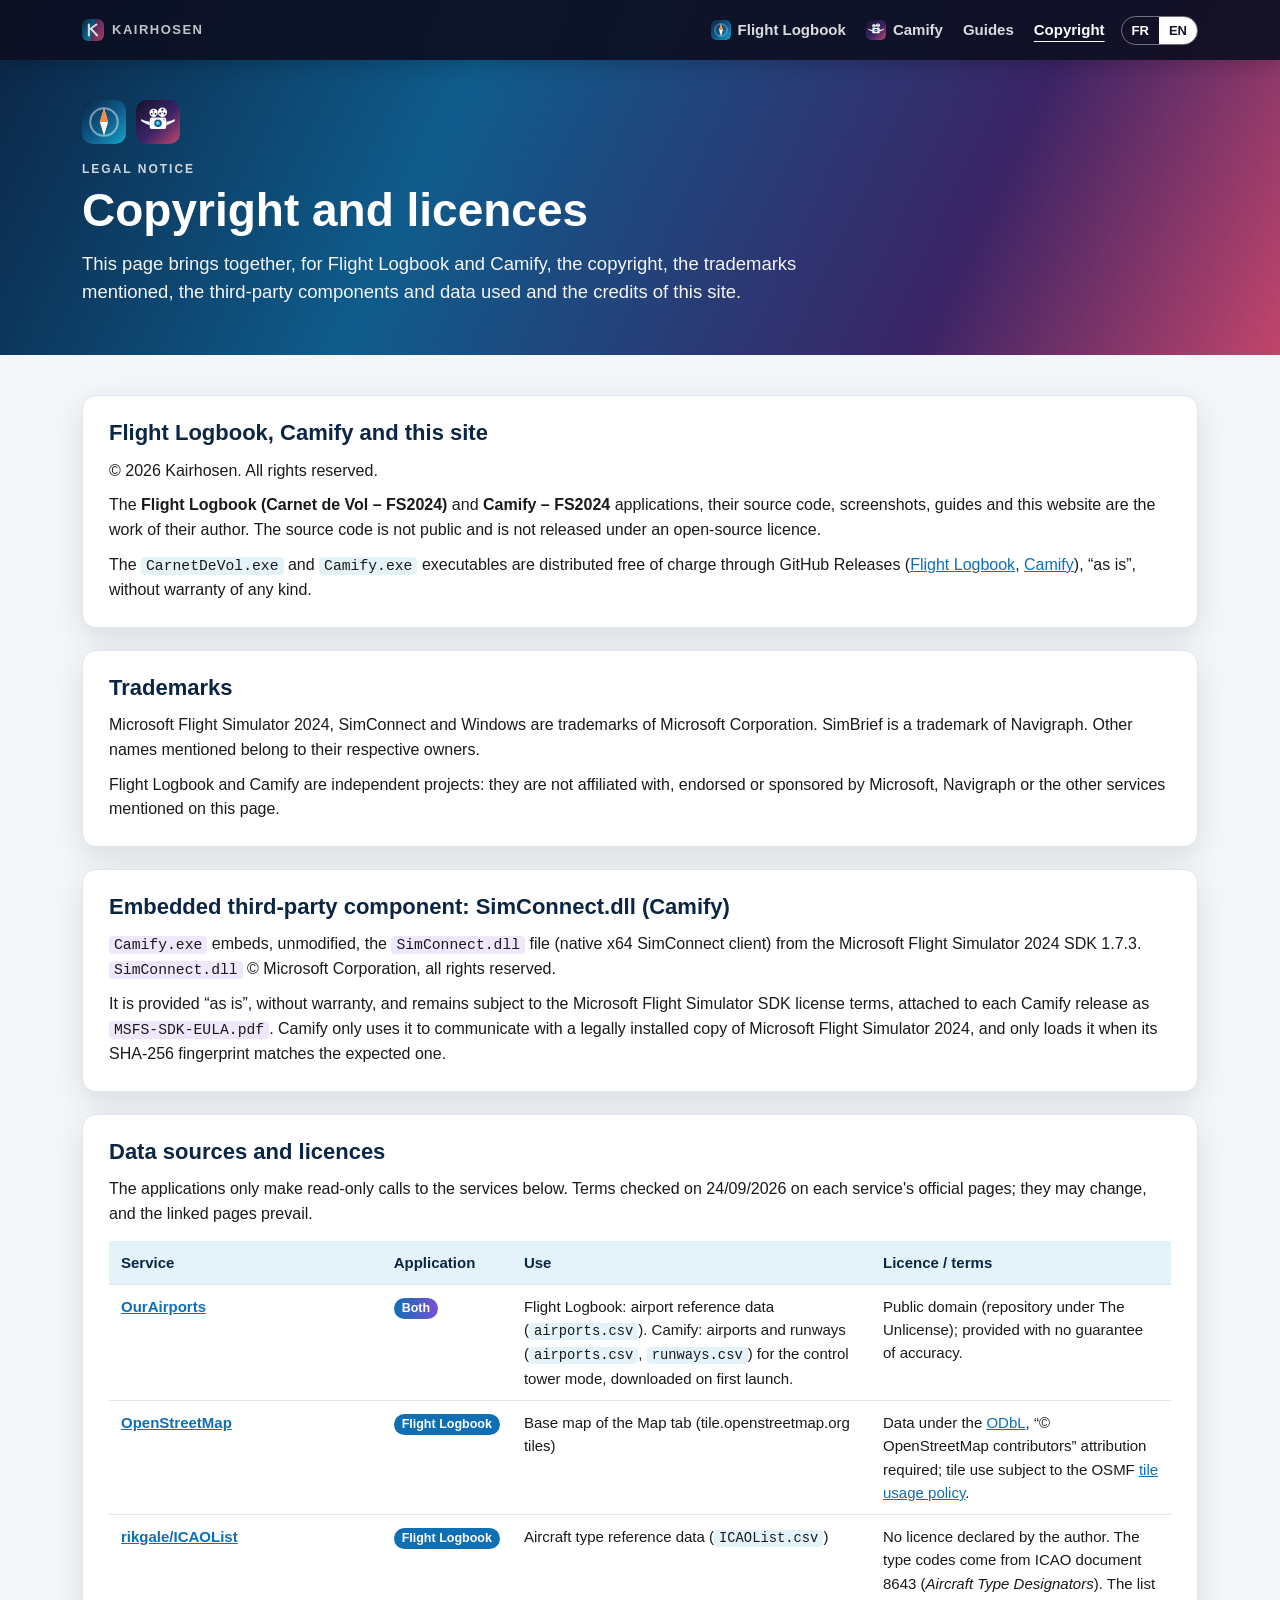
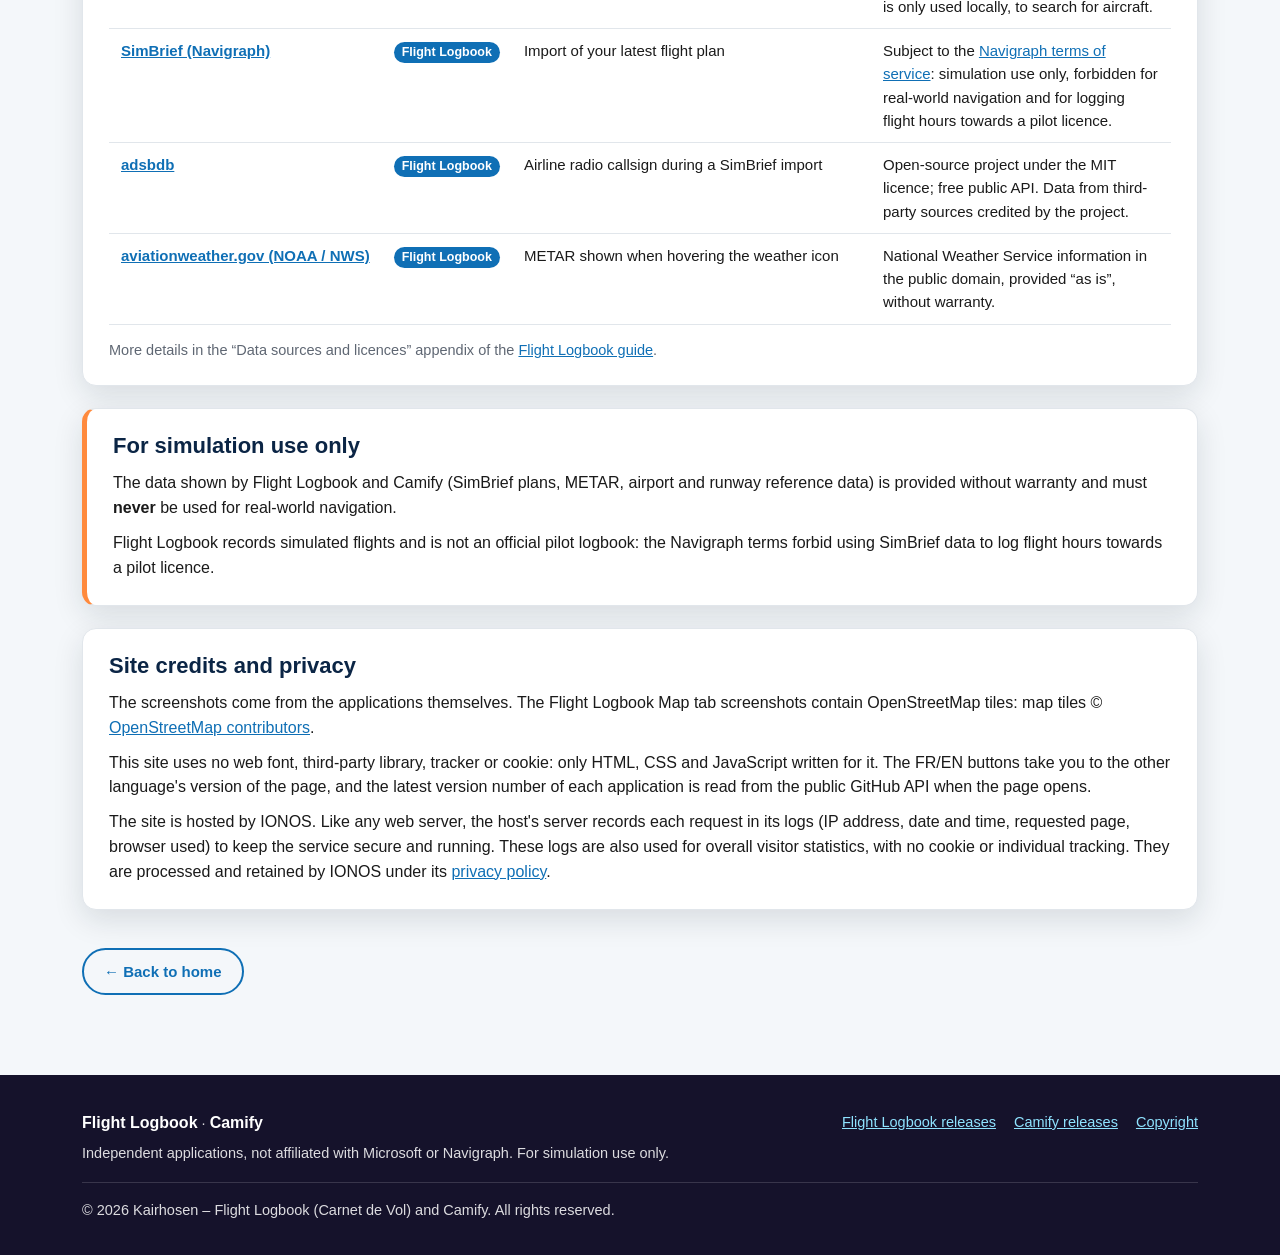
==== copyright-en.html @ b564dace "Référencement : sitemap/robots.txt, canonical/hreflang/Open Graph, accueil et copyright en pages FR/" ====
<!doctype html>
<html lang="en">
<head>
  <meta charset="utf-8" />
  <meta http-equiv="Content-Security-Policy" content="default-src 'none'; script-src 'self'; style-src 'self'; img-src 'self'; connect-src https://api.github.com; base-uri 'none'; form-action 'none'" />
  <meta name="referrer" content="strict-origin-when-cross-origin" />
  <meta name="viewport" content="width=device-width, initial-scale=1" />
  <title>Copyright and licences – Flight Logbook &amp; Camify</title>
  <meta name="description" content="Copyright, trademarks, data sources and licences of Flight Logbook and Camify." data-i18n-attr="content:meta.copyrightDescription" />
  <link rel="canonical" href="http://cdl.kairhosen.com/copyright-en.html" />
  <link rel="alternate" hreflang="fr" href="http://cdl.kairhosen.com/copyright.html" />
  <link rel="alternate" hreflang="en" href="http://cdl.kairhosen.com/copyright-en.html" />
  <link rel="alternate" hreflang="x-default" href="http://cdl.kairhosen.com/copyright.html" />
  <meta name="theme-color" content="#15122B" />
  <link rel="icon" href="assets/img/favicon.svg" type="image/svg+xml" />
  <link rel="stylesheet" href="assets/css/style.css" />
  <meta property="og:type" content="website" />
  <meta property="og:site_name" content="Kairhosen" />
  <meta property="og:locale" content="en_US" />
  <meta property="og:locale:alternate" content="fr_FR" />
  <meta property="og:url" content="http://cdl.kairhosen.com/copyright-en.html" />
  <meta property="og:title" content="Copyright and licences – Flight Logbook &amp; Camify" />
  <meta property="og:description" content="Copyright, trademarks, data sources and licences of Flight Logbook and Camify." />
  <meta property="og:image" content="http://cdl.kairhosen.com/assets/img/carnetdevol/en-carte.jpg" />
  <meta property="og:image:width" content="1286" />
  <meta property="og:image:height" content="893" />
  <meta name="twitter:card" content="summary_large_image" />
  <script src="assets/js/i18n.js"></script>
</head>
<body data-page="copyright">
  <a class="skip-link" href="#main" data-i18n="nav.skip"></a>

  <header class="site-header is-solid" id="top">
    <div class="container header-inner">
      <a class="publisher" href="index-en.html" data-i18n-attr="aria-label:nav.home">
        <img src="assets/img/favicon.svg" alt="" width="22" height="22" />
        <span>Kairhosen</span>
      </a>
      <nav class="site-nav" data-i18n-attr="aria-label:nav.label">
        <a class="nav-app" href="index-en.html#carnetdevol"><img src="assets/img/carnetdevol/logo.svg" alt="" width="20" height="20" /><span data-i18n="cdv.name"></span></a>
        <a class="nav-app" href="index-en.html#camify"><img src="assets/img/camify/logo.svg" alt="" width="20" height="20" /><span>Camify</span></a>
        <a href="index-en.html#guides" data-i18n="nav.guides"></a>
        <a href="copyright-en.html" aria-current="page" data-i18n="nav.copyright"></a>
      </nav>
      <div class="lang-switch" role="group" data-i18n-attr="aria-label:lang.label">
        <button type="button" data-lang="fr" lang="fr">FR</button>
        <button type="button" data-lang="en" lang="en">EN</button>
      </div>
    </div>
  </header>

  <main id="main" class="legal">
    <section class="legal-hero">
      <div class="container">
        <div class="legal-apps" aria-hidden="true">
          <img src="assets/img/carnetdevol/logo.svg" alt="" width="44" height="44" />
          <img src="assets/img/camify/logo.svg" alt="" width="44" height="44" />
        </div>
        <p class="eyebrow" data-i18n="cr.kicker"></p>
        <h1 data-i18n="cr.title"></h1>
        <p class="tagline" data-i18n="cr.intro"></p>
      </div>
    </section>

    <div class="container legal-body">
      <section class="legal-card">
        <h2 data-i18n="cr.appsTitle"></h2>
        <div data-i18n-html="cr.appsText"></div>
      </section>

      <section class="legal-card">
        <h2 data-i18n="cr.marksTitle"></h2>
        <div data-i18n-html="cr.marksText"></div>
      </section>

      <section class="legal-card theme-camify">
        <h2 data-i18n="cr.componentsTitle"></h2>
        <div data-i18n-html="cr.componentsText"></div>
      </section>

      <section class="legal-card">
        <h2 data-i18n="cr.dataTitle"></h2>
        <p data-i18n="cr.dataIntro"></p>
        <div class="table-wrap">
          <table>
            <thead>
              <tr>
                <th scope="col" data-i18n="cr.thService"></th>
                <th scope="col" data-i18n="cr.thApp"></th>
                <th scope="col" data-i18n="cr.thUse"></th>
                <th scope="col" data-i18n="cr.thLicense"></th>
              </tr>
            </thead>
            <tbody>
              <tr>
                <th scope="row"><a href="https://github.com/davidmegginson/ourairports-data">OurAirports</a></th>
                <td><span class="tag tag-both" data-i18n="cr.bothApps"></span></td>
                <td data-i18n-html="cr.ourairports.use"></td>
                <td data-i18n-html="cr.ourairports.license"></td>
              </tr>
              <tr>
                <th scope="row"><a href="https://www.openstreetmap.org/copyright">OpenStreetMap</a></th>
                <td><span class="tag tag-cdv" data-i18n="cdv.name"></span></td>
                <td data-i18n-html="cr.osm.use"></td>
                <td data-i18n-html="cr.osm.license"></td>
              </tr>
              <tr>
                <th scope="row"><a href="https://github.com/rikgale/ICAOList">rikgale/ICAOList</a></th>
                <td><span class="tag tag-cdv" data-i18n="cdv.name"></span></td>
                <td data-i18n-html="cr.icaolist.use"></td>
                <td data-i18n-html="cr.icaolist.license"></td>
              </tr>
              <tr>
                <th scope="row"><a href="https://www.simbrief.com/">SimBrief (Navigraph)</a></th>
                <td><span class="tag tag-cdv" data-i18n="cdv.name"></span></td>
                <td data-i18n-html="cr.simbrief.use"></td>
                <td data-i18n-html="cr.simbrief.license"></td>
              </tr>
              <tr>
                <th scope="row"><a href="https://www.adsbdb.com/">adsbdb</a></th>
                <td><span class="tag tag-cdv" data-i18n="cdv.name"></span></td>
                <td data-i18n-html="cr.adsbdb.use"></td>
                <td data-i18n-html="cr.adsbdb.license"></td>
              </tr>
              <tr>
                <th scope="row"><a href="https://aviationweather.gov/">aviationweather.gov (NOAA / NWS)</a></th>
                <td><span class="tag tag-cdv" data-i18n="cdv.name"></span></td>
                <td data-i18n-html="cr.metar.use"></td>
                <td data-i18n-html="cr.metar.license"></td>
              </tr>
            </tbody>
          </table>
        </div>
        <p class="muted" data-i18n-html="cr.guides"></p>
      </section>

      <section class="legal-card legal-warning">
        <h2 data-i18n="cr.simTitle"></h2>
        <div data-i18n-html="cr.simText"></div>
      </section>

      <section class="legal-card">
        <h2 data-i18n="cr.siteTitle"></h2>
        <div data-i18n-html="cr.siteText"></div>
      </section>

      <p><a class="btn btn-ghost" href="index-en.html" data-i18n="cr.back"></a></p>
    </div>
  </main>

  <footer class="site-footer">
    <div class="container footer-inner">
      <div>
        <p class="footer-apps"><strong data-i18n="cdv.name"></strong> · <strong>Camify</strong></p>
        <p data-i18n="footer.disclaimer"></p>
      </div>
      <nav class="footer-links" data-i18n-attr="aria-label:footer.label">
        <a href="https://github.com/kairhosen/CarnetDeVol-releases/releases" data-i18n="footer.cdvReleases"></a>
        <a href="https://github.com/kairhosen/Camify-releases/releases" data-i18n="footer.camifyReleases"></a>
        <a href="copyright-en.html" data-i18n="nav.copyright"></a>
      </nav>
      <p class="footer-copy" data-i18n-html="footer.copy"></p>
    </div>
  </footer>

  <script src="assets/js/main.js"></script>
</body>
</html>
---- assets/css/style.css ----
/*
 * Site Kairhosen : Carnet de Vol et Camify.
 * Chaque application a sa charte (.theme-cdv, .theme-camify) : les composants lisent --app-*.
 * Carnet de Vol reprend la charte de ses plaquettes (bleu ciel, orange) ; Camify une ambiance
 * cinéma (nuit violette, corail du voyant REC).
 */

:root {
  --bg: #F4F7FA;
  --panel: #FFFFFF;
  --panel-border: #E1E6EB;
  --text: #1A1A1A;
  --text-secondary: #5F6773;
  --heading: #0B2545;
  --tint: #EAF1F7;
  --navy: #0B2545;
  --night: #15122B;
  --shadow: 0 10px 30px rgba(20, 30, 40, 0.12);
  --radius: 14px;
  --header-h: 60px;

  --cdv-grad: linear-gradient(135deg, #0B2545 0%, #0F5C8C 55%, #13A6C9 100%);
  --cdv-accent: #0F6FB5;
  --cdv-accent-soft: #E4F3FA;
  --cdv-cta: #FF8A3D;
  --cdv-cta-strong: #E86F1E;
  --cdv-light: #8FE3FF;

  --camify-grad: linear-gradient(135deg, #15122B 0%, #3B2466 55%, #C2456B 100%);
  --camify-accent: #7B4FD6;
  --camify-accent-soft: #EFE8FC;
  --camify-cta: #EF6B75;
  --camify-cta-strong: #D94F5B;
  --camify-light: #FFC9A8;

  --app-grad: linear-gradient(135deg, #0B2545, #3B2466);
  --app-accent: var(--cdv-accent);
  --app-accent-soft: var(--cdv-accent-soft);
  --app-cta: var(--cdv-cta);
  --app-cta-strong: var(--cdv-cta-strong);
  --app-light: var(--cdv-light);
  color-scheme: light;
}

@media (prefers-color-scheme: dark) {
  :root {
    --bg: #0E1621;
    --panel: #152131;
    --panel-border: #24344A;
    --text: #E6EDF5;
    --text-secondary: #9FB0C3;
    --heading: #F2F7FC;
    --tint: #111C2A;
    --shadow: 0 10px 30px rgba(0, 0, 0, 0.4);
    --cdv-accent: #4DB3F0;
    --cdv-accent-soft: #173551;
    --camify-accent: #B59AF5;
    --camify-accent-soft: #2A2145;
    color-scheme: dark;
  }
}

.theme-cdv {
  --app-grad: var(--cdv-grad);
  --app-accent: var(--cdv-accent);
  --app-accent-soft: var(--cdv-accent-soft);
  --app-cta: var(--cdv-cta);
  --app-cta-strong: var(--cdv-cta-strong);
  --app-light: var(--cdv-light);
}
.theme-camify {
  --app-grad: var(--camify-grad);
  --app-accent: var(--camify-accent);
  --app-accent-soft: var(--camify-accent-soft);
  --app-cta: var(--camify-cta);
  --app-cta-strong: var(--camify-cta-strong);
  --app-light: var(--camify-light);
}

* { box-sizing: border-box; }
html { scroll-behavior: smooth; scroll-padding-top: calc(var(--header-h) + 12px); }
body {
  margin: 0;
  background: var(--bg);
  color: var(--text);
  font-family: -apple-system, "Segoe UI", Roboto, Helvetica, Arial, sans-serif;
  line-height: 1.55;
  -webkit-font-smoothing: antialiased;
}
body.no-scroll { overflow: hidden; }
img { max-width: 100%; height: auto; }
a { color: var(--app-accent); }
h1, h2, h3 { color: var(--heading); line-height: 1.2; }
code { font-family: Consolas, "SF Mono", Menlo, monospace; font-size: 0.92em; background: var(--app-accent-soft); padding: 1px 5px; border-radius: 4px; }

.container { width: 100%; max-width: 1180px; margin: 0 auto; padding: 0 16px; }
@media (min-width: 720px) { .container { padding: 0 32px; } }

.visually-hidden {
  position: absolute !important; width: 1px; height: 1px; overflow: hidden;
  clip: rect(0 0 0 0); white-space: nowrap;
}
.skip-link {
  position: absolute; left: 12px; top: -60px; z-index: 100;
  background: var(--cdv-cta); color: #fff; padding: 8px 14px; border-radius: 8px; font-weight: 700;
}
.skip-link:focus { top: 12px; }
:focus-visible { outline: 3px solid var(--app-cta); outline-offset: 2px; }

/* ---------- Boutons ---------- */
.btn {
  display: inline-flex; align-items: center; justify-content: center; gap: 10px;
  border-radius: 999px; font-weight: 700; text-decoration: none; border: 2px solid transparent;
  padding: 10px 20px; transition: transform .2s ease, background-color .2s ease, box-shadow .2s ease;
  cursor: pointer; font-size: 15px; text-align: center;
}
.btn:hover { transform: translateY(-2px); }
.btn-accent { background: var(--app-cta); color: #fff; box-shadow: 0 8px 22px rgba(0, 0, 0, 0.25); }
.btn-accent:hover { background: var(--app-cta-strong); }
.btn-large { padding: 14px 26px; font-size: 17px; }
.btn-small { padding: 6px 14px; font-size: 14px; }
.btn-ghost { border-color: var(--app-accent); color: var(--app-accent); background: transparent; }
.btn-cdv { background: var(--cdv-cta); color: #fff; }
.btn-cdv:hover { background: var(--cdv-cta-strong); }
.btn-camify { background: var(--camify-cta); color: #fff; }
.btn-camify:hover { background: var(--camify-cta-strong); }

/* ---------- En-tête : discret, l'éditeur s'efface derrière les applications ---------- */
.site-header {
  position: fixed; inset: 0 0 auto 0; z-index: 50; height: var(--header-h);
  color: #fff; transition: background-color .3s ease, box-shadow .3s ease;
}
.site-header.is-scrolled, .site-header.is-solid {
  background: rgba(14, 16, 34, 0.92); box-shadow: 0 4px 20px rgba(0, 0, 0, 0.2);
  -webkit-backdrop-filter: blur(8px); backdrop-filter: blur(8px);
}
.header-inner { height: 100%; display: flex; align-items: center; gap: 16px; }
.publisher {
  display: inline-flex; align-items: center; gap: 8px; color: rgba(255, 255, 255, 0.75);
  text-decoration: none; font-size: 13px; font-weight: 600; letter-spacing: 1.5px; text-transform: uppercase; margin-right: auto;
}
.publisher img { border-radius: 6px; opacity: 0.85; }
.publisher:hover { color: #fff; }
.site-nav { display: none; gap: 20px; align-items: center; }
.site-nav a { color: rgba(255, 255, 255, 0.85); text-decoration: none; font-weight: 600; font-size: 15px; display: inline-flex; align-items: center; gap: 7px; }
.site-nav a img { border-radius: 5px; }
.site-nav a:hover, .site-nav a[aria-current="page"] { color: #fff; text-decoration: underline; text-underline-offset: 6px; }
@media (min-width: 860px) { .site-nav { display: flex; } }
.lang-switch { display: inline-flex; border: 1px solid rgba(255, 255, 255, 0.4); border-radius: 999px; overflow: hidden; }
.lang-switch button {
  background: transparent; color: #fff; border: 0; padding: 6px 10px; font-weight: 700; font-size: 13px;
  cursor: pointer; font-family: inherit;
}
.lang-switch button[aria-pressed="true"] { background: #fff; color: var(--night); }

/* ---------- Accueil partagé : deux applications plein écran ---------- */
.split { display: flex; flex-direction: column; min-height: 100vh; background: var(--night); }
@media (min-width: 980px) { .split { flex-direction: row; } }

.app-panel {
  position: relative; overflow: hidden; color: #fff; flex: 1 1 auto;
  display: flex; align-items: center;
  padding: calc(var(--header-h) + 28px) 0 44px;
  transition: flex-grow .6s cubic-bezier(.2, .8, .2, 1);
}
.app-panel + .app-panel { padding-top: 44px; }
@media (min-width: 980px) {
  .app-panel { flex: 1 1 0; }
  .app-panel + .app-panel { padding-top: calc(var(--header-h) + 28px); }
  .split[data-focus="cdv"] .theme-cdv, .split[data-focus="camify"] .theme-camify { flex-grow: 1.35; }
}
.panel-bg { position: absolute; inset: 0; background: var(--app-grad); }
.panel-bg::before, .panel-bg::after {
  content: ""; position: absolute; border-radius: 50%; pointer-events: none;
  background: radial-gradient(circle, rgba(255, 255, 255, 0.16), transparent 70%);
  animation: drift 16s ease-in-out infinite;
}
.panel-bg::before { width: 520px; height: 520px; right: -160px; bottom: -220px; }
.panel-bg::after { width: 320px; height: 320px; left: -120px; top: 10%; animation-delay: -8s; }
.theme-camify .panel-bg::before { background: radial-gradient(circle, rgba(255, 170, 140, 0.22), transparent 70%); }
@keyframes drift {
  0%, 100% { translate: 0 0; }
  50% { translate: 30px -24px; }
}
/* Séparation diagonale entre les deux panneaux (grand écran). */
@media (min-width: 980px) {
  .app-panel.theme-camify .panel-bg { clip-path: polygon(6% 0, 100% 0, 100% 100%, 0 100%); margin-left: -6%; }
  .app-panel.theme-camify { margin-left: -3%; z-index: 1; }
}

.panel-content {
  position: relative; z-index: 1; width: 100%; max-width: 620px; margin: 0 auto; padding: 0 20px;
  display: flex; flex-direction: column; gap: 18px;
}
@media (min-width: 720px) { .panel-content { padding: 0 40px; } }
.panel-title { display: flex; align-items: center; gap: 16px; }
.app-logo { border-radius: 16px; box-shadow: 0 10px 28px rgba(0, 0, 0, 0.35); flex: none; }
.eyebrow { margin: 0 0 4px; text-transform: uppercase; letter-spacing: 2px; font-size: 12px; font-weight: 700; opacity: 0.8; }
.app-panel h1 { color: #fff; font-size: clamp(34px, 5vw, 56px); font-weight: 800; margin: 0; letter-spacing: -0.5px; }
.tagline { font-size: clamp(16px, 1.6vw, 18.5px); opacity: 0.95; margin: 0; max-width: 56ch; }
.checks { list-style: none; margin: 0; padding: 0; }
.checks li { position: relative; padding-left: 32px; margin-bottom: 8px; font-size: 15.5px; }
.checks li::before {
  content: "✓"; position: absolute; left: 0; top: 1px; width: 22px; height: 22px; border-radius: 50%;
  background: var(--app-cta); color: #fff; font-size: 13px; font-weight: 800; text-align: center; line-height: 22px;
}

.panel-visual { position: relative; height: 240px; }
@media (max-width: 520px) { .panel-visual { height: 180px; } }

/* Carnet de Vol : collage de captures qui flottent. */
.cdv-collage { perspective: 1400px; }
.cdv-collage .shot {
  position: absolute; border-radius: 10px; overflow: hidden; border: 2px solid rgba(255, 255, 255, 0.35);
  box-shadow: 0 22px 50px rgba(0, 0, 0, 0.45); animation: float 7s ease-in-out infinite;
}
.cdv-collage .shot img { display: block; width: 100%; }
.cdv-collage .back { width: 56%; top: 0; right: 0; transform: rotateY(-16deg) rotateZ(2deg); opacity: 0.85; animation-delay: -2s; }
.cdv-collage .front { width: 50%; top: 28px; left: 14%; transform: rotateY(-12deg) rotateX(4deg); }
.cdv-collage .popup { width: 36%; left: 0; bottom: 6px; transform: rotate(-3deg); animation-delay: -4s; }
@keyframes float {
  0%, 100% { translate: 0 0; }
  50% { translate: 0 -10px; }
}

/* Camify : scène animée, l'avion traverse le cadre suivi par le viseur. */
.camify-scene {
  border-radius: 12px; overflow: hidden; border: 2px solid rgba(255, 255, 255, 0.3);
  background: linear-gradient(180deg, #1B1638 0%, #4A2A6E 60%, #B85A7A 100%);
  box-shadow: 0 22px 50px rgba(0, 0, 0, 0.45);
}
.camify-scene svg { display: block; width: 100%; height: 100%; }
.camify-scene .hills { fill: rgba(10, 8, 24, 0.45); }
.scene-plane { fill: #fff; animation: scene-fly 7s linear infinite; }
.scene-frame { fill: none; stroke: var(--camify-light); stroke-width: 2.5; stroke-linecap: round; animation: scene-track 7s linear infinite; }
.scene-frame circle { fill: var(--camify-light); stroke: none; }
.scene-rec circle { fill: var(--camify-cta); animation: blink 1.2s steps(2, jump-none) infinite; }
.scene-rec text { fill: #fff; font: 700 14px -apple-system, "Segoe UI", Roboto, sans-serif; letter-spacing: 2px; }
@keyframes scene-fly {
  0% { transform: translate(-70px, 140px) rotate(-8deg); }
  100% { transform: translate(430px, 40px) rotate(-8deg); }
}
@keyframes scene-track {
  0% { transform: translate(-30px, 136px); }
  100% { transform: translate(456px, 34px); }
}
@keyframes blink { 50% { opacity: 0.15; } }

.download-card { display: flex; flex-wrap: wrap; align-items: center; gap: 12px 20px; }
.download-meta { display: flex; flex-direction: column; font-size: 13.5px; opacity: 0.92; gap: 1px; }
.download-meta a { color: var(--app-light); font-weight: 600; }
.release-info { font-weight: 700; }
.release-hash { flex-basis: 100%; font-size: 13px; opacity: 0.92; max-width: 60ch; }
.release-hash summary { cursor: pointer; color: var(--app-light); font-weight: 600; }
.release-hash p { margin: 8px 0 4px; }
.release-hash code {
  display: block; padding: 6px 8px; border-radius: 6px; background: rgba(0, 0, 0, 0.3); color: #fff;
  font-size: 12px; overflow-wrap: anywhere; user-select: all;
}
.discover { color: #fff; font-weight: 700; text-decoration: none; opacity: 0.85; align-self: flex-start; }
.discover:hover { opacity: 1; text-decoration: underline; text-underline-offset: 5px; }

/* ---------- Sections ---------- */
.section { padding: 80px 0; }
.section-tint { background: var(--tint); }
.section-navy { background: var(--navy); color: #fff; overflow: hidden; }
.section-dark { background: var(--night); color: #fff; }
.section-navy h2, .section-dark h2, .section-dark h3 { color: #fff; }
.section-navy .subtitle, .section-dark .subtitle { color: rgba(255, 255, 255, 0.75); }
.section-head { text-align: center; max-width: 760px; margin: 0 auto 44px; }
.kicker { margin: 0 0 8px; color: var(--app-cta); font-weight: 800; text-transform: uppercase; letter-spacing: 2px; font-size: 13px; }
.section-head h2 { font-size: clamp(26px, 3.6vw, 38px); margin: 0 0 12px; }
.subtitle { color: var(--text-secondary); font-size: 17px; margin: 0; }

.app-section { position: relative; }
.app-section::before { content: ""; position: absolute; inset: 0 0 auto 0; height: 6px; background: var(--app-grad); }
.app-badge { display: flex; align-items: center; justify-content: center; gap: 10px; margin-bottom: 14px; font-weight: 800; font-size: 20px; color: var(--heading); }
.section-dark .app-badge { color: #fff; }
.app-badge img { border-radius: 10px; }

.features { display: grid; gap: 18px; grid-template-columns: repeat(auto-fit, minmax(260px, 1fr)); }
.feature {
  background: var(--panel); border: 1px solid var(--panel-border); border-radius: var(--radius);
  padding: 22px; box-shadow: var(--shadow); transition: transform .25s ease, border-color .25s ease;
}
.feature:hover { transform: translateY(-4px); border-color: var(--app-accent); }
.feature-icon {
  width: 46px; height: 46px; border-radius: 12px; background: var(--app-accent-soft);
  display: flex; align-items: center; justify-content: center; font-size: 22px; margin-bottom: 12px;
}
.feature h3 { margin: 0 0 6px; font-size: 18px; }
.feature p { margin: 0; color: var(--text-secondary); }

/* Modes Camify */
.modes { display: grid; gap: 22px; grid-template-columns: repeat(auto-fit, minmax(280px, 1fr)); }
.mode-card {
  background: rgba(255, 255, 255, 0.05); border: 1px solid rgba(255, 255, 255, 0.12); border-radius: var(--radius);
  overflow: hidden; transition: transform .25s ease, border-color .25s ease;
}
.mode-card:hover { transform: translateY(-4px); border-color: var(--camify-light); }
.mode-art { background: var(--camify-grad); aspect-ratio: 240 / 140; }
.mode-art { position: relative; overflow: hidden; }
.mode-art svg { display: block; width: 100%; height: 100%; }
.mode-art svg.is-hidden { display: none; }
.mode-art video { display: block; width: 100%; height: 100%; object-fit: cover; background: #000; }
.btn-video {
  margin-top: 14px; color: var(--camify-light); border-color: rgba(255, 201, 168, 0.55); background: transparent;
}
.btn-video:hover { background: rgba(255, 255, 255, 0.08); }
.btn-video[aria-pressed="true"] { background: var(--camify-cta); border-color: var(--camify-cta); color: #fff; }
.mode-body { padding: 18px 20px 22px; }
.mode-body h3 { margin: 0 0 6px; font-size: 20px; }
.mode-body p { margin: 0; color: rgba(255, 255, 255, 0.78); }
.art-plane { fill: #fff; }
.art-cam { fill: var(--camify-light); }
.orbit, .path { fill: none; stroke: rgba(255, 255, 255, 0.35); stroke-width: 1.5; stroke-dasharray: 4 6; }
.fly-across { animation: fly-across 5s linear infinite; }
@keyframes fly-across {
  0% { transform: translate(-40px, 58px) rotate(-5deg); }
  100% { transform: translate(250px, 26px) rotate(-5deg); }
}
.runway { fill: rgba(10, 8, 24, 0.55); }
.runway-line { stroke: #fff; stroke-width: 2; stroke-dasharray: 10 7; }
.runway-threshold { stroke: #fff; stroke-width: 2; }
.tower-icon { fill: var(--camify-light); }
.landing { animation: landing 6s ease-out infinite; }
@keyframes landing {
  0% { transform: translate(-30px, 34px) scale(0.8) rotate(4deg); opacity: 0; }
  10% { opacity: 1; }
  55% { transform: translate(70px, 104px) scale(1) rotate(0deg); opacity: 1; }
  100% { transform: translate(190px, 104px) scale(1); opacity: 0; }
}

/* Captures cliquables */
.zoom {
  display: block; width: 100%; padding: 0; border: 0; background: none; cursor: zoom-in;
  border-radius: 10px; overflow: hidden; position: relative;
}
.zoom img { display: block; width: 100%; transition: transform .4s ease; }
.zoom:hover img { transform: scale(1.03); }
.zoom.frame {
  aspect-ratio: 16 / 10; background: #202024; border: 1px solid var(--panel-border); box-shadow: var(--shadow);
}
.zoom.frame img { height: 100%; object-fit: cover; object-position: left top; }
.zoom.contain { background: var(--cdv-grad); }
.popup-shot .zoom img { object-fit: contain; object-position: center; padding: 0; height: 100%; }

.journey-step { display: grid; gap: 28px; align-items: center; margin-bottom: 64px; }
.journey-step:last-child { margin-bottom: 0; }
@media (min-width: 900px) {
  .journey-step { grid-template-columns: 1fr 1.15fr; gap: 56px; }
  .journey-step.reverse .journey-text { order: 2; }
}
.phase { display: inline-flex; align-items: center; gap: 10px; font-weight: 800; color: var(--app-accent); text-transform: uppercase; letter-spacing: 1.5px; font-size: 13px; }
.phase-num {
  width: 30px; height: 30px; border-radius: 50%; background: var(--app-accent); color: #fff;
  display: inline-flex; align-items: center; justify-content: center; font-size: 14px; letter-spacing: 0;
}
.journey-text h3 { font-size: clamp(22px, 2.6vw, 28px); margin: 12px 0; }
.journey-text p { color: var(--text-secondary); font-size: 16.5px; margin: 0; }
.journey-media { position: relative; }
.popup-shot { position: absolute; width: 48%; right: 8px; bottom: -24px; transform: rotate(-2deg); box-shadow: 0 16px 40px rgba(0, 0, 0, 0.35); border-radius: 10px; }
@media (min-width: 900px) { .popup-shot { right: -16px; } }
.popup-shot .zoom { aspect-ratio: 344 / 134; }

/* Défilement infini des captures */
.marquee { overflow: hidden; -webkit-mask-image: linear-gradient(90deg, transparent, #000 8%, #000 92%, transparent); mask-image: linear-gradient(90deg, transparent, #000 8%, #000 92%, transparent); }
.marquee-track { display: flex; gap: 20px; width: max-content; animation: marquee 50s linear infinite; padding: 10px 0 20px; }
.marquee:hover .marquee-track, .marquee:focus-within .marquee-track { animation-play-state: paused; }
.marquee-item { width: min(460px, 78vw); flex: none; }
.marquee-item img { display: block; width: 100%; border-radius: 10px; border: 2px solid rgba(255, 255, 255, 0.2); box-shadow: 0 14px 34px rgba(0, 0, 0, 0.45); }
@keyframes marquee { to { transform: translateX(calc(-50% - 10px)); } }

/* Points communs */
.shared { display: grid; gap: 18px; grid-template-columns: repeat(auto-fit, minmax(220px, 1fr)); }
.shared-item {
  text-align: center; padding: 26px 20px; background: var(--panel); border-radius: var(--radius);
  border: 1px solid var(--panel-border); box-shadow: var(--shadow); position: relative; overflow: hidden;
}
.shared-item::before { content: ""; position: absolute; inset: 0 0 auto 0; height: 4px; background: linear-gradient(90deg, #13A6C9, #3B2466, #EF6B75); }
.shared-item > span { font-size: 30px; }
.shared-item h3 { margin: 8px 0 6px; font-size: 18px; }
.shared-item p { margin: 0; color: var(--text-secondary); }

/* Guides */
.guides { display: grid; gap: 22px; grid-template-columns: repeat(auto-fit, minmax(280px, 1fr)); max-width: 880px; margin: 0 auto; }
.guide-card {
  background: var(--panel); border: 1px solid var(--panel-border); border-radius: var(--radius);
  padding: 26px; box-shadow: var(--shadow); text-align: center; border-top: 5px solid var(--app-accent);
}
.guide-card img { border-radius: 14px; }
.guide-card h3 { margin: 12px 0 14px; font-size: 20px; }
.guide-links { display: flex; justify-content: center; flex-wrap: wrap; gap: 10px; }
.soon { color: var(--text-secondary); font-style: italic; }

.cta { background: linear-gradient(115deg, #0B2545 0%, #0F5C8C 30%, #3B2466 70%, #C2456B 100%); color: #fff; padding: 80px 0; text-align: center; }
.cta h2 { color: #fff; font-size: clamp(28px, 4vw, 42px); margin: 0 0 12px; }
.cta p { max-width: 640px; margin: 0 auto 28px; font-size: 18px; opacity: 0.92; }
.cta-actions { display: flex; flex-wrap: wrap; justify-content: center; gap: 14px; }

/* Chargement du flux */
.feed-loader { display: flex; align-items: center; justify-content: center; gap: 12px; padding: 48px 16px; color: var(--text-secondary); }
.feed-loader[hidden] { display: none; }
.spinner { width: 22px; height: 22px; border-radius: 50%; border: 3px solid var(--panel-border); border-top-color: var(--cdv-cta); animation: spin .8s linear infinite; }
@keyframes spin { to { transform: rotate(360deg); } }
.noscript { padding: 32px 16px; }

/* Apparition au scroll (délais échelonnés par classe : la CSP interdit les styles en ligne) */
.reveal { opacity: 0; transform: translateY(28px); transition: opacity .7s ease, transform .7s ease; }
.reveal.d1 { transition-delay: 90ms; }
.reveal.d2 { transition-delay: 180ms; }
.reveal.is-visible { opacity: 1; transform: none; }

/* ---------- Page copyright ---------- */
.legal-hero { background: linear-gradient(115deg, #0B2545 0%, #0F5C8C 35%, #3B2466 75%, #C2456B 100%); color: #fff; padding: calc(var(--header-h) + 40px) 0 48px; }
.legal-hero h1 { color: #fff; font-size: clamp(30px, 5vw, 46px); margin: 0 0 12px; }
.legal-hero .tagline { max-width: 70ch; }
.legal-apps { display: flex; gap: 10px; margin-bottom: 16px; }
.legal-apps img { border-radius: 10px; }
.legal-body { padding-top: 40px; padding-bottom: 64px; display: grid; gap: 22px; }
.legal-body > * { min-width: 0; }
.legal-card { background: var(--panel); border: 1px solid var(--panel-border); border-radius: var(--radius); padding: 24px 26px; box-shadow: var(--shadow); }
.legal-card h2 { margin: 0 0 12px; font-size: 22px; }
.legal-card p { margin: 0 0 10px; }
.legal-card p:last-child { margin-bottom: 0; }
.legal-warning { border-left: 5px solid var(--cdv-cta); }
.muted { color: var(--text-secondary); font-size: 14.5px; margin-top: 14px !important; }
.table-wrap { overflow-x: auto; margin: 14px 0 0; }
table { border-collapse: collapse; width: 100%; min-width: 720px; font-size: 15px; }
th, td { text-align: left; vertical-align: top; padding: 10px 12px; border-bottom: 1px solid var(--panel-border); }
thead th { background: var(--app-accent-soft); color: var(--heading); }
tbody th { white-space: nowrap; }
.tag { display: inline-block; padding: 1px 8px; border-radius: 999px; font-size: 12.5px; font-weight: 700; color: #fff; white-space: nowrap; }
.tag-cdv { background: #0F6FB5; }
.tag-camify { background: #7B4FD6; }
.tag-both { background: linear-gradient(90deg, #0F6FB5, #7B4FD6); }

/* ---------- Pied de page ---------- */
.site-footer { background: var(--night); color: rgba(255, 255, 255, 0.85); padding: 36px 0; font-size: 14.5px; }
.footer-inner { display: grid; gap: 18px; }
@media (min-width: 820px) { .footer-inner { grid-template-columns: 1.4fr 1fr; } }
.site-footer strong { color: #fff; font-size: 16px; }
.site-footer p { margin: 6px 0 0; }
.footer-apps { margin: 0 !important; }
.footer-links { display: flex; flex-wrap: wrap; gap: 18px; align-items: flex-start; }
@media (min-width: 820px) { .footer-links { justify-content: flex-end; } }
.site-footer a { color: var(--cdv-light); }
.footer-copy { grid-column: 1 / -1; border-top: 1px solid rgba(255, 255, 255, 0.15); padding-top: 16px; margin: 0 !important; }

/* ---------- Visionneuse ---------- */
.lightbox {
  position: fixed; inset: 0; z-index: 200; background: rgba(5, 12, 22, 0.9);
  display: flex; align-items: center; justify-content: center; padding: 56px 16px 24px;
  animation: fade .2s ease;
}
.lightbox[hidden] { display: none; }
.lightbox figure { margin: 0; max-width: min(1400px, 100%); text-align: center; }
.lightbox img { max-height: calc(100vh - 140px); width: auto; border-radius: 8px; box-shadow: 0 20px 60px rgba(0, 0, 0, 0.6); background: #202024; }
.lightbox figcaption { color: #fff; margin-top: 12px; font-size: 15px; }
.lightbox-close {
  position: absolute; top: 12px; right: 16px; width: 44px; height: 44px; border-radius: 50%;
  border: 0; background: rgba(255, 255, 255, 0.15); color: #fff; font-size: 28px; line-height: 1; cursor: pointer;
}
@keyframes fade { from { opacity: 0; } }

/* ---------- Mouvement réduit ---------- */
@media (prefers-reduced-motion: reduce) {
  html { scroll-behavior: auto; }
  *, *::before, *::after { animation-duration: 0.01ms !important; animation-iteration-count: 1 !important; transition-duration: 0.01ms !important; }
  .reveal { opacity: 1; transform: none; }
  .marquee { overflow-x: auto; -webkit-mask-image: none; mask-image: none; }
  .marquee-track { animation: none; }
  .marquee-item[aria-hidden="true"] { display: none; }
  .scene-plane, .scene-frame, .fly-across, .landing { animation: none !important; }
  .scene-plane { transform: translate(170px, 90px) rotate(-8deg); }
  .scene-frame { transform: translate(196px, 86px); }
  .fly-across { transform: translate(100px, 40px) rotate(-5deg); }
  .landing { transform: translate(100px, 104px); opacity: 1; }
}
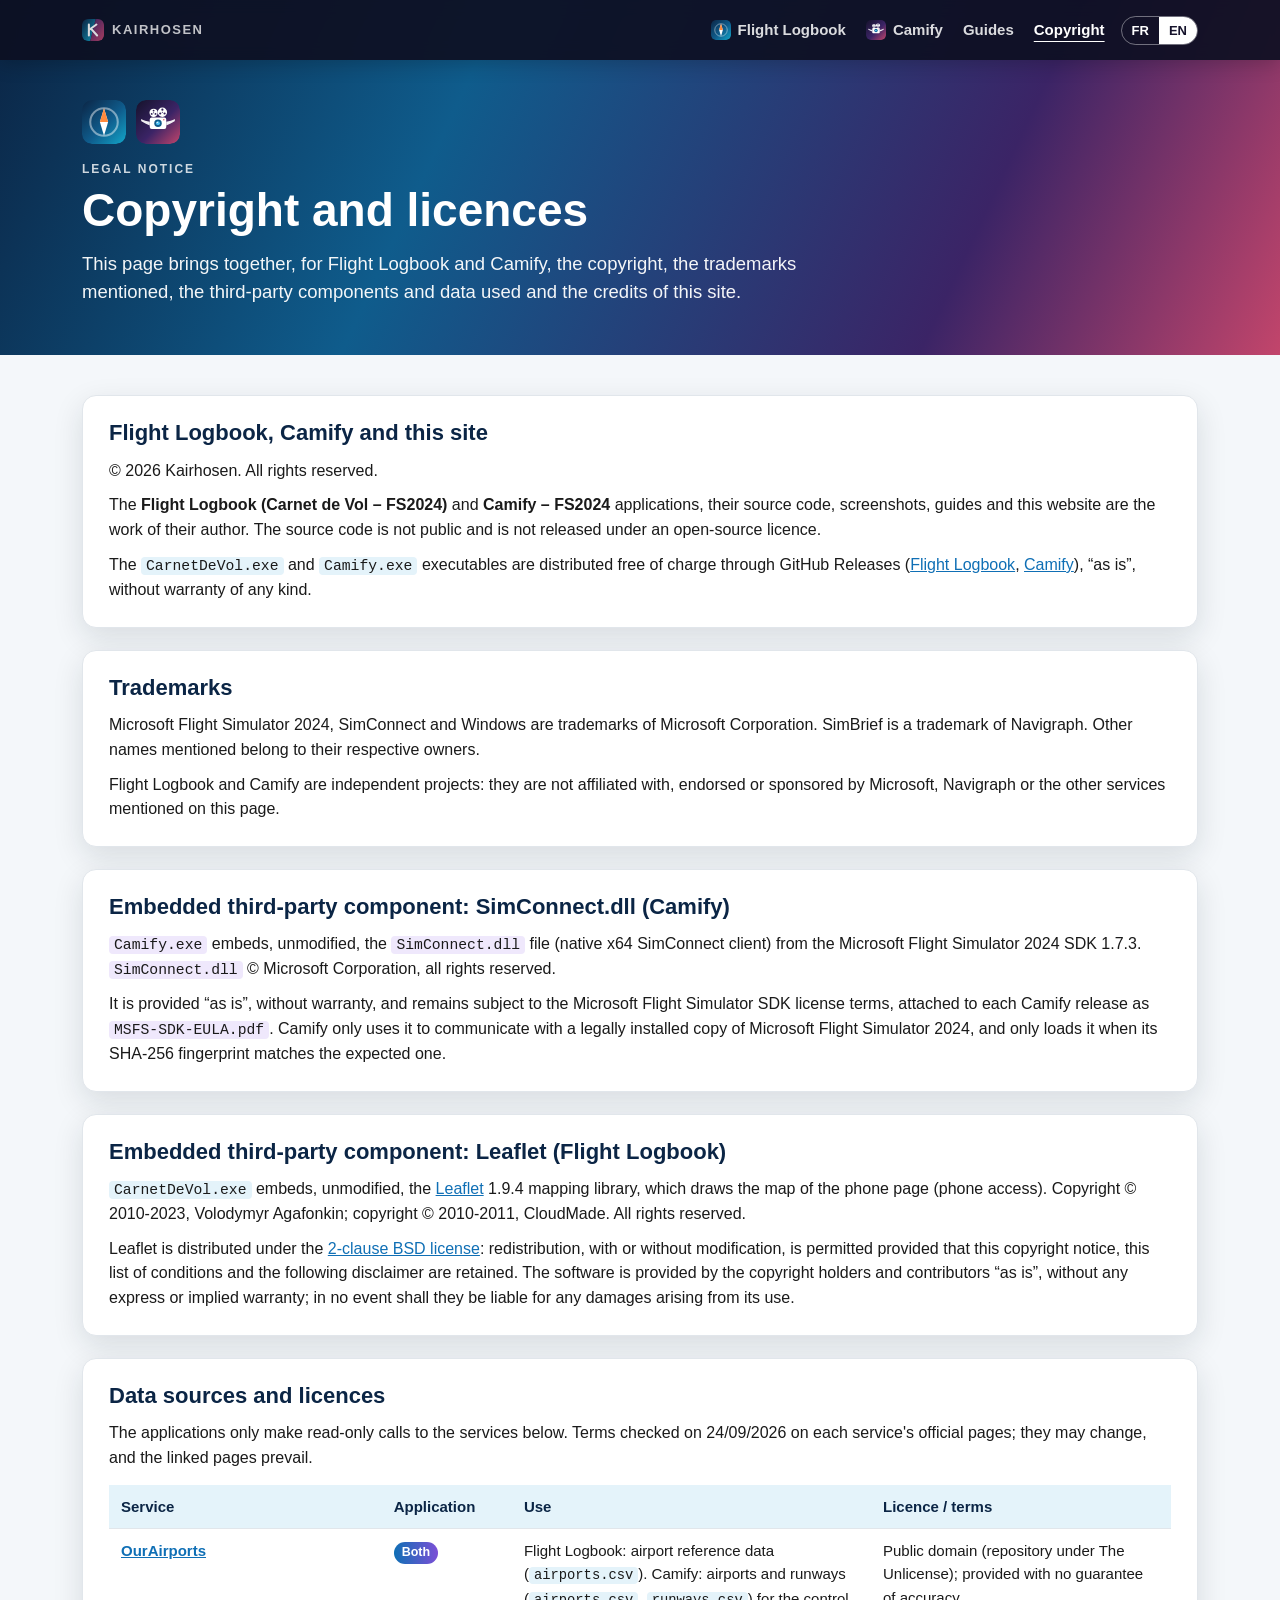
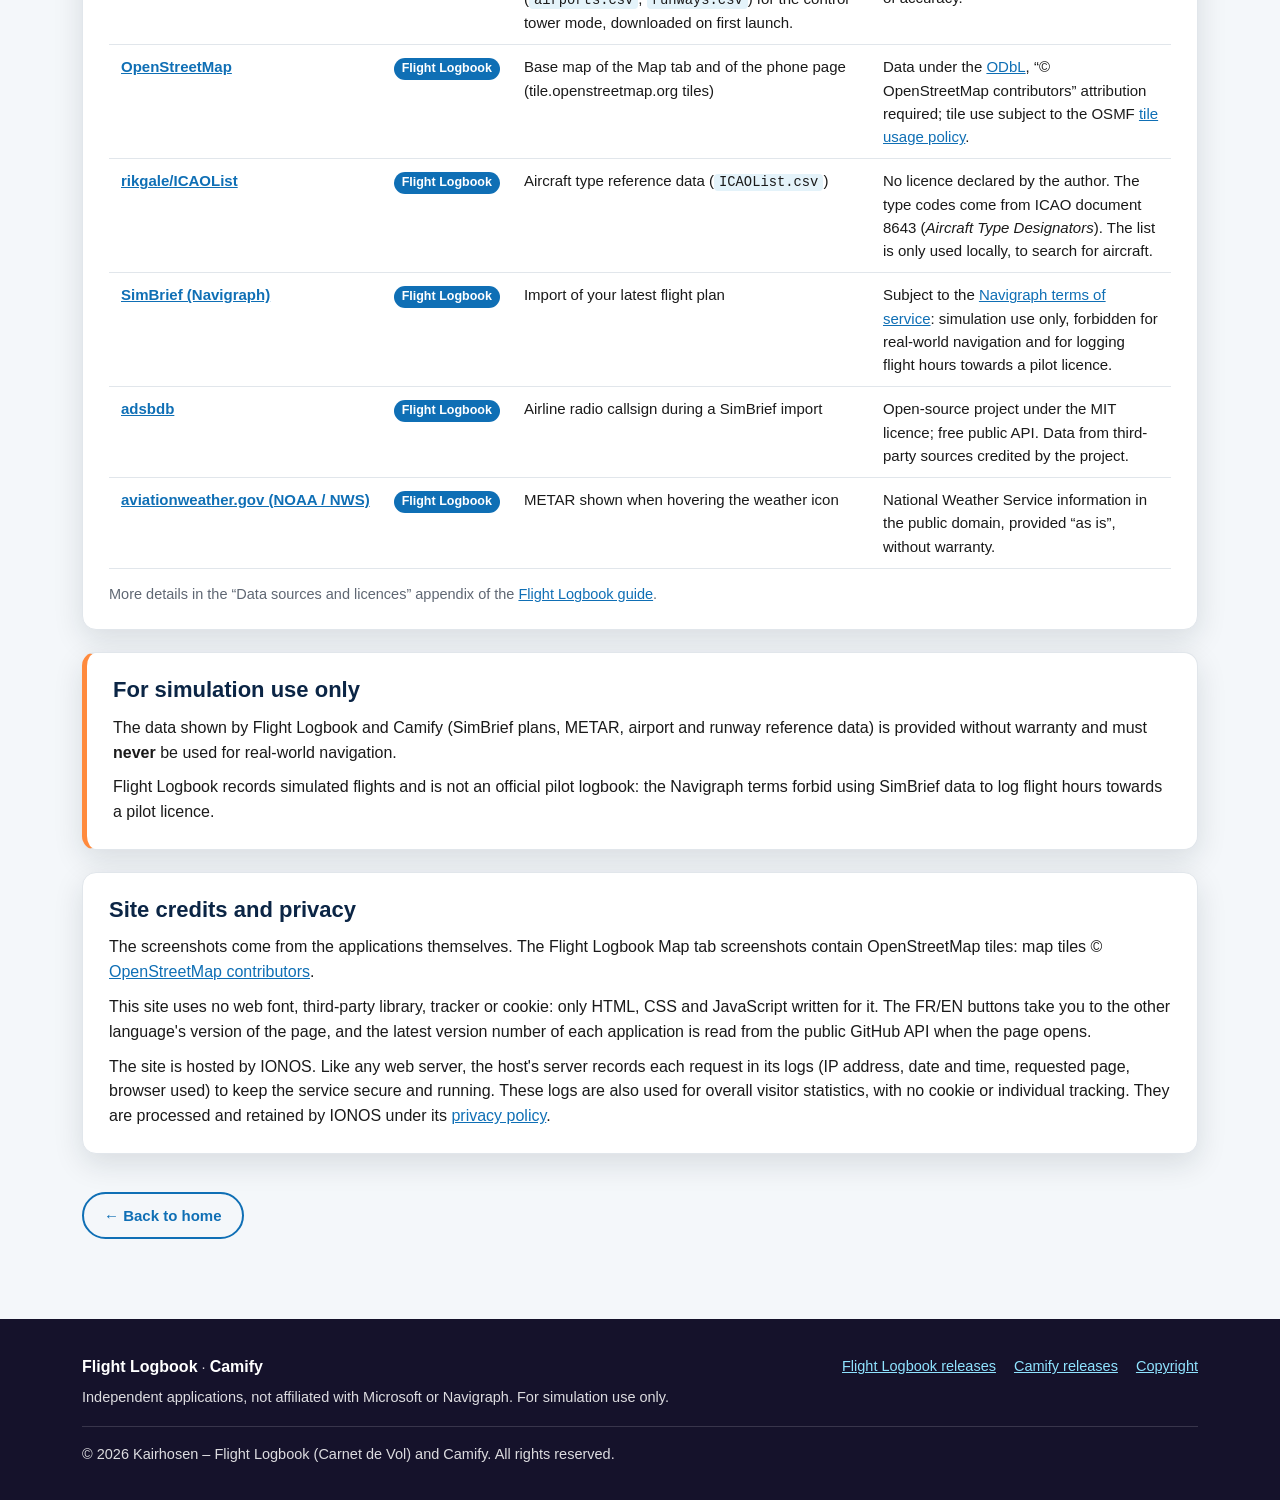
==== commit f4d6ca31: "Carnet de Vol 2.0.0 : guides, capture Configuration et mentions de Leaflet - Guides recopiés depuis " ====
--- a/copyright-en.html
+++ b/copyright-en.html
@@ -23,7 +23,7 @@
   <meta property="og:description" content="Copyright, trademarks, data sources and licences of Flight Logbook and Camify." />
   <meta property="og:image" content="http://cdl.kairhosen.com/assets/img/carnetdevol/en-carte.jpg" />
   <meta property="og:image:width" content="1286" />
-  <meta property="og:image:height" content="893" />
+  <meta property="og:image:height" content="866" />
   <meta name="twitter:card" content="summary_large_image" />
   <script src="assets/js/i18n.js"></script>
 </head>
@@ -76,6 +76,11 @@
       <section class="legal-card theme-camify">
         <h2 data-i18n="cr.componentsTitle"></h2>
         <div data-i18n-html="cr.componentsText"></div>
+      </section>
+
+      <section class="legal-card theme-cdv">
+        <h2 data-i18n="cr.leafletTitle"></h2>
+        <div data-i18n-html="cr.leafletText"></div>
       </section>
 
       <section class="legal-card">
--- a/assets/css/style.css
+++ b/assets/css/style.css
@@ -368,6 +368,7 @@
 .marquee-track { display: flex; gap: 20px; width: max-content; animation: marquee 50s linear infinite; padding: 10px 0 20px; }
 .marquee:hover .marquee-track, .marquee:focus-within .marquee-track { animation-play-state: paused; }
 .marquee-item { width: min(460px, 78vw); flex: none; }
+.marquee-item.portrait { width: min(280px, 48vw); }
 .marquee-item img { display: block; width: 100%; border-radius: 10px; border: 2px solid rgba(255, 255, 255, 0.2); box-shadow: 0 14px 34px rgba(0, 0, 0, 0.45); }
 @keyframes marquee { to { transform: translateX(calc(-50% - 10px)); } }
 
